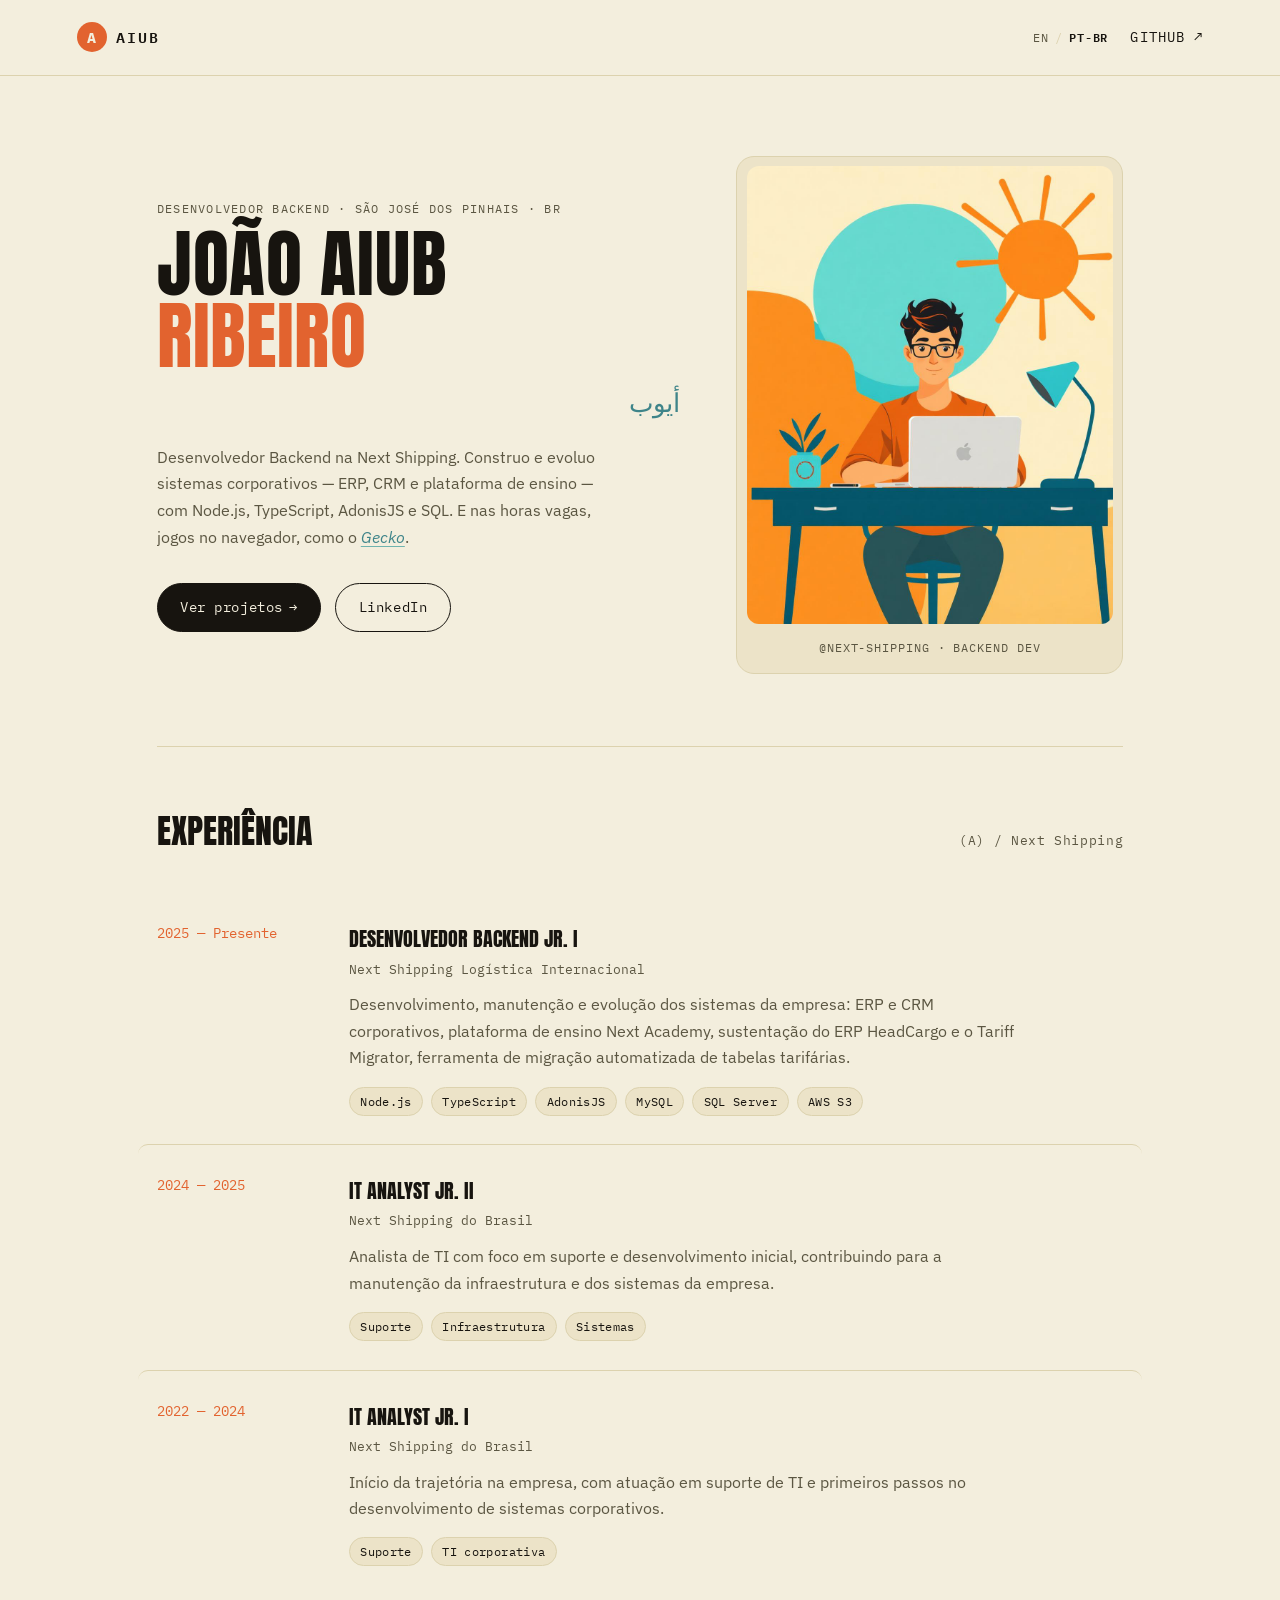
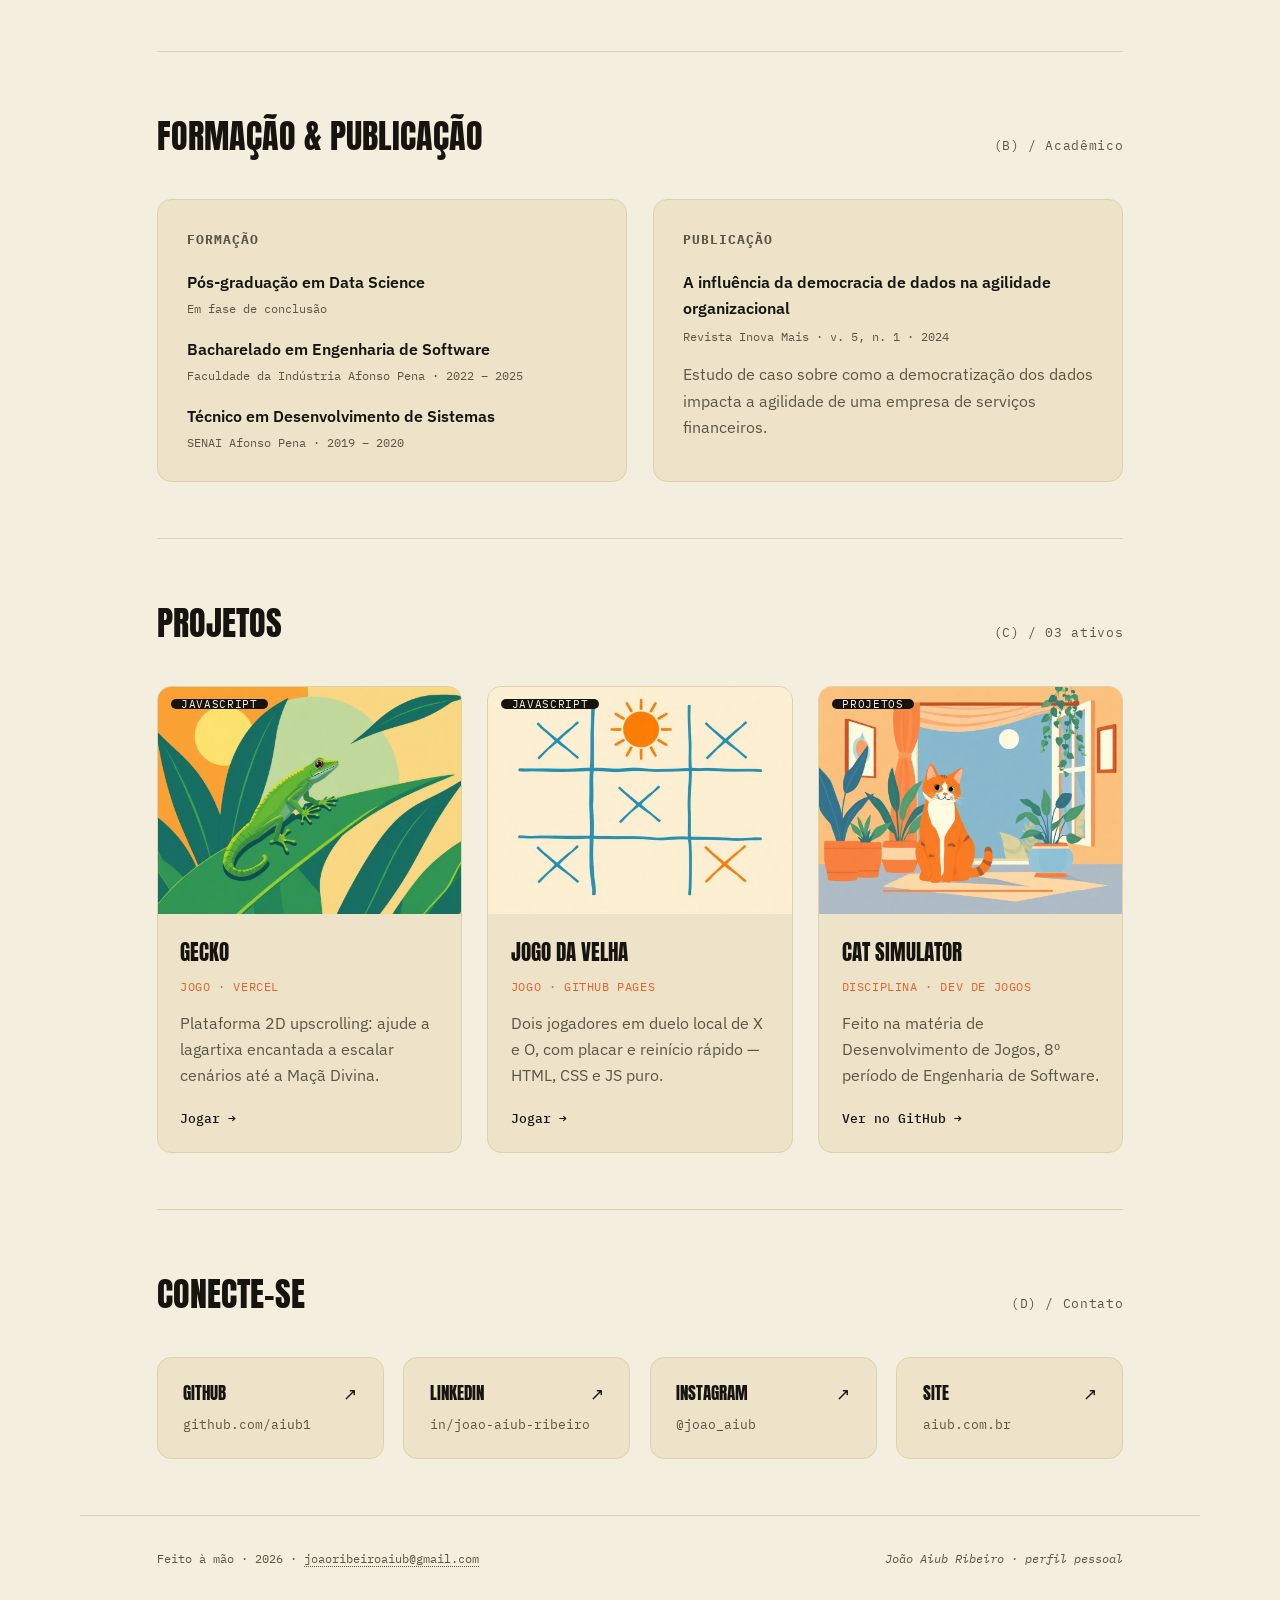
==== pt.html @ 694c7167 "Add personal portfolio site (EN default, PT-BR toggle) Landing page with about/experience/education/" ====
<!DOCTYPE html>
<html lang="pt-br">
<head>
<meta charset="UTF-8">
<meta name="viewport" content="width=device-width, initial-scale=1.0">
<title>João Aiub Ribeiro — Backend Developer</title>
<meta name="description" content="Portfólio de João Aiub Ribeiro, Desenvolvedor Backend em Node.js e TypeScript.">
<link rel="icon" href="data:image/svg+xml,<svg xmlns=%22http://www.w3.org/2000/svg%22 viewBox=%220 0 100 100%22><rect width=%22100%22 height=%22100%22 rx=%2220%22 fill=%22%23E2632F%22/><text x=%2250%22 y=%2270%22 font-size=%2260%22 font-family=%22sans-serif%22 font-weight=%22900%22 fill=%22%23FBF6E9%22 text-anchor=%22middle%22>A</text></svg>">
<link rel="preconnect" href="https://fonts.googleapis.com">
<link rel="preconnect" href="https://fonts.gstatic.com" crossorigin>
<link href="https://fonts.googleapis.com/css2?family=Anton&family=IBM+Plex+Mono:wght@400;500;600&family=IBM+Plex+Sans:wght@400;500;600;700&display=swap" rel="stylesheet">
<link rel="stylesheet" href="style.css">
</head>
<body>

<header class="nav">
  <a href="#top" class="brand">
    <span class="brand-mark">A</span>
    <span class="brand-word">AIUB</span>
  </a>
  <div class="nav-right">
    <div class="lang-switch">
      <a href="index.html">EN</a>
      <span class="lang-sep">/</span>
      <span class="lang-current">PT-BR</span>
    </div>
    <a class="nav-link" href="https://github.com/aiub1" target="_blank" rel="noopener">GITHUB <span class="arrow">↗</span></a>
  </div>
</header>

<main>

  <section id="top" class="hero">
    <div class="hero-text">
      <p class="eyebrow">Desenvolvedor Backend · São José dos Pinhais · BR</p>
      <h1 class="hero-name">
        JOÃO AIUB<br><span class="accent-ink">RIBEIRO</span>
      </h1>
      <p class="hero-arabic" dir="rtl" lang="ar">أيوب</p>
      <p class="hero-desc">
        Desenvolvedor Backend na Next Shipping. Construo e evoluo sistemas corporativos —
        ERP, CRM e plataforma de ensino — com Node.js, TypeScript, AdonisJS e SQL.
        E nas horas vagas, jogos no navegador, como o
        <a class="inline-link" href="https://gecko-html.vercel.app" target="_blank" rel="noopener">Gecko</a>.
      </p>
      <div class="hero-actions">
        <a class="btn btn-solid" href="#projetos">Ver projetos <span class="arrow">→</span></a>
        <a class="btn btn-outline" href="https://www.linkedin.com/in/joao-aiub-ribeiro-6a6522212" target="_blank" rel="noopener">LinkedIn</a>
      </div>
    </div>

    <figure class="hero-figure">
      <img src="assets/hero-desk.jpg" alt="Ilustração de João trabalhando em um laptop, com sol e planta ao redor">
      <figcaption>@next-shipping · backend dev</figcaption>
    </figure>
  </section>

  <section class="section" id="experiencia">
    <div class="section-head">
      <h2>Experiência</h2>
      <span class="section-index">(A) / Next Shipping</span>
    </div>

    <ol class="timeline">
      <li class="timeline-item">
        <div class="timeline-when">2025 — Presente</div>
        <div class="timeline-body">
          <h3>Desenvolvedor Backend Jr. I</h3>
          <p class="timeline-org">Next Shipping Logística Internacional</p>
          <p>Desenvolvimento, manutenção e evolução dos sistemas da empresa: ERP e CRM corporativos, plataforma de ensino Next Academy, sustentação do ERP HeadCargo e o Tariff Migrator, ferramenta de migração automatizada de tabelas tarifárias.</p>
          <div class="tags">
            <span>Node.js</span><span>TypeScript</span><span>AdonisJS</span><span>MySQL</span><span>SQL Server</span><span>AWS S3</span>
          </div>
        </div>
      </li>
      <li class="timeline-item">
        <div class="timeline-when">2024 — 2025</div>
        <div class="timeline-body">
          <h3>IT Analyst Jr. II</h3>
          <p class="timeline-org">Next Shipping do Brasil</p>
          <p>Analista de TI com foco em suporte e desenvolvimento inicial, contribuindo para a manutenção da infraestrutura e dos sistemas da empresa.</p>
          <div class="tags">
            <span>Suporte</span><span>Infraestrutura</span><span>Sistemas</span>
          </div>
        </div>
      </li>
      <li class="timeline-item">
        <div class="timeline-when">2022 — 2024</div>
        <div class="timeline-body">
          <h3>IT Analyst Jr. I</h3>
          <p class="timeline-org">Next Shipping do Brasil</p>
          <p>Início da trajetória na empresa, com atuação em suporte de TI e primeiros passos no desenvolvimento de sistemas corporativos.</p>
          <div class="tags">
            <span>Suporte</span><span>TI corporativa</span>
          </div>
        </div>
      </li>
    </ol>
  </section>

  <section class="section" id="formacao">
    <div class="section-head">
      <h2>Formação &amp; Publicação</h2>
      <span class="section-index">(B) / Acadêmico</span>
    </div>

    <div class="grid-2">
      <div class="card">
        <h3 class="card-label">Formação</h3>
        <div class="edu-item">
          <p class="edu-title">Pós-graduação em Data Science</p>
          <p class="edu-meta">Em fase de conclusão</p>
        </div>
        <div class="edu-item">
          <p class="edu-title">Bacharelado em Engenharia de Software</p>
          <p class="edu-meta">Faculdade da Indústria Afonso Pena · 2022 – 2025</p>
        </div>
        <div class="edu-item">
          <p class="edu-title">Técnico em Desenvolvimento de Sistemas</p>
          <p class="edu-meta">SENAI Afonso Pena · 2019 – 2020</p>
        </div>
      </div>

      <div class="card">
        <h3 class="card-label">Publicação</h3>
        <p class="pub-title">A influência da democracia de dados na agilidade organizacional</p>
        <p class="edu-meta">Revista Inova Mais · v. 5, n. 1 · 2024</p>
        <p class="pub-desc">Estudo de caso sobre como a democratização dos dados impacta a agilidade de uma empresa de serviços financeiros.</p>
      </div>
    </div>
  </section>

  <section class="section" id="projetos">
    <div class="section-head">
      <h2>Projetos</h2>
      <span class="section-index">(C) / 03 ativos</span>
    </div>

    <div class="projects-grid">

      <a class="project-card" href="https://gecko-html.vercel.app" target="_blank" rel="noopener">
        <div class="project-media">
          <span class="chip">JavaScript</span>
          <img src="assets/project-gecko.jpg" alt="Ilustração de uma lagartixa verde em uma folha, jogo Jumping Gecko">
        </div>
        <div class="project-body">
          <h3>Gecko</h3>
          <p class="project-sub">Jogo · Vercel</p>
          <p>Plataforma 2D upscrolling: ajude a lagartixa encantada a escalar cenários até a Maçã Divina.</p>
          <span class="project-link">Jogar <span class="arrow">→</span></span>
        </div>
      </a>

      <a class="project-card" href="https://aiub1.github.io/jogo_da_velha/" target="_blank" rel="noopener">
        <div class="project-media">
          <span class="chip">JavaScript</span>
          <img src="assets/project-tictactoe.jpg" alt="Ilustração de um tabuleiro de jogo da velha desenhado à mão, com X laranja e O azul">
        </div>
        <div class="project-body">
          <h3>Jogo da Velha</h3>
          <p class="project-sub">Jogo · GitHub Pages</p>
          <p>Dois jogadores em duelo local de X e O, com placar e reinício rápido — HTML, CSS e JS puro.</p>
          <span class="project-link">Jogar <span class="arrow">→</span></span>
        </div>
      </a>

      <a class="project-card" href="https://github.com/aiub1/cat_simulator" target="_blank" rel="noopener">
        <div class="project-media">
          <span class="chip">Projetos</span>
          <img src="assets/project-cat.jpg" alt="Ilustração de um gato laranja sentado em uma sala com plantas e janela ao luar">
        </div>
        <div class="project-body">
          <h3>Cat Simulator</h3>
          <p class="project-sub">Disciplina · Dev de Jogos</p>
          <p>Feito na matéria de Desenvolvimento de Jogos, 8º período de Engenharia de Software.</p>
          <span class="project-link">Ver no GitHub <span class="arrow">→</span></span>
        </div>
      </a>

    </div>
  </section>

  <section class="section" id="conecte">
    <div class="section-head">
      <h2>Conecte-se</h2>
      <span class="section-index">(D) / Contato</span>
    </div>

    <div class="grid-4">
      <a class="contact-card" href="https://github.com/aiub1" target="_blank" rel="noopener">
        <span class="contact-title">GitHub<span class="arrow">↗</span></span>
        <span class="contact-meta">github.com/aiub1</span>
      </a>
      <a class="contact-card" href="https://www.linkedin.com/in/joao-aiub-ribeiro-6a6522212" target="_blank" rel="noopener">
        <span class="contact-title">LinkedIn<span class="arrow">↗</span></span>
        <span class="contact-meta">in/joao-aiub-ribeiro</span>
      </a>
      <a class="contact-card" href="https://instagram.com/joao_aiub" target="_blank" rel="noopener">
        <span class="contact-title">Instagram<span class="arrow">↗</span></span>
        <span class="contact-meta">@joao_aiub</span>
      </a>
      <a class="contact-card" href="#top">
        <span class="contact-title">Site<span class="arrow">↗</span></span>
        <span class="contact-meta">aiub.com.br</span>
      </a>
    </div>
  </section>

</main>

<footer class="footer">
  <span>Feito à mão · <span id="year"></span> · <a class="footer-mail" href="mailto:joaoribeiroaiub@gmail.com">joaoribeiroaiub@gmail.com</a></span>
  <span class="footer-sig">João Aiub Ribeiro · perfil pessoal</span>
</footer>

<script src="script.js"></script>
</body>
</html>
---- style.css ----
:root {
  --bg: #F3EEDD;
  --surface: #ECE3C8;
  --ink: #17140F;
  --ink-soft: #5B5642;
  --accent: #E2632F;
  --accent-2: #6FB3AE;
  --accent-2-dark: #3E8489;
  --leaf: #5C9E68;
  --terracotta: #B9622E;
  --line: #DCD2AE;

  --font-display: 'Anton', 'Archivo Black', sans-serif;
  --font-body: 'IBM Plex Sans', sans-serif;
  --font-mono: 'IBM Plex Mono', monospace;
}

* { box-sizing: border-box; }

html { scroll-behavior: smooth; }

body {
  margin: 0;
  background: var(--bg);
  color: var(--ink);
  font-family: var(--font-body);
  line-height: 1.65;
}

a { color: inherit; }

.arrow { display: inline-block; transition: transform 0.15s ease; }
a:hover .arrow { transform: translateX(3px); }

/* Nav */
.nav {
  position: sticky;
  top: 0;
  z-index: 20;
  display: flex;
  align-items: center;
  justify-content: space-between;
  padding: 1.4rem 6vw;
  background: var(--bg);
  border-bottom: 1px solid var(--line);
}

.brand { display: flex; align-items: center; gap: 0.6rem; text-decoration: none; }
.brand-mark {
  width: 30px; height: 30px;
  border-radius: 50%;
  background: var(--accent);
  color: var(--bg);
  display: flex; align-items: center; justify-content: center;
  font-family: var(--font-mono);
  font-weight: 700;
  font-size: 0.95rem;
}
.brand-word {
  font-family: var(--font-mono);
  font-weight: 600;
  letter-spacing: 0.12em;
  font-size: 0.95rem;
}

.nav-right { display: flex; align-items: center; gap: 1.4rem; }

.nav-link {
  font-family: var(--font-mono);
  font-size: 0.85rem;
  letter-spacing: 0.08em;
  text-decoration: none;
  color: var(--ink);
}
.nav-link:hover { color: var(--accent); }

.lang-switch {
  display: flex;
  align-items: center;
  gap: 0.4rem;
  font-family: var(--font-mono);
  font-size: 0.78rem;
  letter-spacing: 0.06em;
  color: var(--ink-soft);
}
.lang-switch a { text-decoration: none; color: var(--ink-soft); }
.lang-switch a:hover { color: var(--accent); }
.lang-switch .lang-current { color: var(--ink); font-weight: 600; }
.lang-switch .lang-sep { color: var(--line); }

main { max-width: 1120px; margin: 0 auto; padding: 0 6vw; }

/* Hero */
.hero {
  display: grid;
  grid-template-columns: 1.15fr 0.85fr;
  gap: 3.5rem;
  align-items: center;
  padding: 5rem 0 4.5rem;
}

.eyebrow {
  font-family: var(--font-mono);
  text-transform: uppercase;
  letter-spacing: 0.1em;
  font-size: 0.78rem;
  color: var(--ink-soft);
  margin: 0 0 0.6rem;
}

.hero-name {
  font-family: var(--font-display);
  font-weight: 400;
  font-size: clamp(2.6rem, 6.4vw, 4.6rem);
  line-height: 0.98;
  letter-spacing: 0.01em;
  text-transform: uppercase;
  margin: 0 0 0.6rem;
  text-wrap: balance;
}
.accent-ink { color: var(--accent); }

.hero-arabic {
  font-size: 1.6rem;
  color: var(--accent-2-dark);
  margin: 0 0 1.2rem;
}

.hero-desc {
  max-width: 46ch;
  color: var(--ink-soft);
  font-size: 1.02rem;
  margin: 0 0 2rem;
}

.inline-link {
  font-style: italic;
  color: var(--accent-2-dark);
  text-decoration: underline;
  text-decoration-color: var(--accent-2);
  text-underline-offset: 3px;
}

.hero-actions { display: flex; gap: 0.9rem; flex-wrap: wrap; }

.btn {
  display: inline-flex;
  align-items: center;
  gap: 0.4rem;
  padding: 0.75rem 1.4rem;
  border-radius: 999px;
  font-family: var(--font-mono);
  font-size: 0.85rem;
  letter-spacing: 0.04em;
  text-decoration: none;
  border: 1.5px solid var(--ink);
  transition: transform 0.15s ease, background 0.15s ease, color 0.15s ease;
}
.btn:hover { transform: translateY(-2px); }

.btn-solid { background: var(--ink); color: var(--bg); }
.btn-solid:hover { background: var(--accent); border-color: var(--accent); color: var(--bg); }

.btn-outline { background: transparent; color: var(--ink); }
.btn-outline:hover { background: var(--ink); color: var(--bg); }

.hero-figure {
  margin: 0;
  background: var(--surface);
  border: 1px solid var(--line);
  border-radius: 18px;
  padding: 0.6rem 0.6rem 1rem;
}
.hero-figure img {
  width: 100%;
  height: auto;
  display: block;
  border-radius: 12px;
}
.hero-figure figcaption {
  margin-top: 0.9rem;
  font-family: var(--font-mono);
  font-size: 0.72rem;
  letter-spacing: 0.08em;
  text-transform: uppercase;
  color: var(--ink-soft);
  text-align: center;
}

/* Sections */
.section { padding: 3.5rem 0; border-top: 1px solid var(--line); }

.section-head {
  display: flex;
  align-items: baseline;
  justify-content: space-between;
  gap: 1rem;
  margin-bottom: 2.2rem;
  flex-wrap: wrap;
}

.section-head h2 {
  font-family: var(--font-display);
  font-weight: 400;
  text-transform: uppercase;
  font-size: clamp(1.6rem, 3vw, 2.1rem);
  margin: 0;
}

.section-index {
  font-family: var(--font-mono);
  font-size: 0.8rem;
  letter-spacing: 0.05em;
  color: var(--ink-soft);
}

/* Timeline */
.timeline { list-style: none; margin: 0; padding: 0; }

.timeline-item {
  display: grid;
  grid-template-columns: 160px 1fr;
  gap: 2rem;
  padding: 1.8rem 1.2rem;
  margin: 0 -1.2rem;
  border-top: 1px solid var(--line);
  border-radius: 10px;
  transition: background 0.18s ease;
}
.timeline-item:first-child { border-top: none; }
.timeline-item:hover { background: var(--surface); }

.timeline-when {
  font-family: var(--font-mono);
  font-size: 0.85rem;
  color: var(--accent);
  white-space: nowrap;
}

.timeline-body h3 {
  font-family: var(--font-display);
  font-weight: 400;
  text-transform: uppercase;
  font-size: 1.25rem;
  margin: 0 0 0.2rem;
}

.timeline-org {
  font-family: var(--font-mono);
  font-size: 0.82rem;
  color: var(--ink-soft);
  margin: 0 0 0.7rem;
}

.timeline-body p:not(.timeline-org) { margin: 0 0 1rem; color: var(--ink-soft); max-width: 68ch; }

.tags { display: flex; flex-wrap: wrap; gap: 0.5rem; }
.tags span {
  font-family: var(--font-mono);
  font-size: 0.72rem;
  letter-spacing: 0.03em;
  background: var(--surface);
  border: 1px solid var(--line);
  padding: 0.25rem 0.65rem;
  border-radius: 999px;
  color: var(--ink);
}

/* Grids */
.grid-2 { display: grid; grid-template-columns: 1fr 1fr; gap: 1.6rem; }
.grid-4 { display: grid; grid-template-columns: repeat(4, 1fr); gap: 1.2rem; }

.card {
  background: var(--surface);
  border: 1px solid var(--line);
  border-radius: 14px;
  padding: 1.8rem;
}

.card-label {
  font-family: var(--font-mono);
  text-transform: uppercase;
  letter-spacing: 0.08em;
  font-size: 0.8rem;
  color: var(--ink-soft);
  margin: 0 0 1.2rem;
}

.edu-item { margin-bottom: 1.1rem; }
.edu-item:last-child { margin-bottom: 0; }
.edu-title { font-weight: 600; margin: 0; }
.edu-meta { font-family: var(--font-mono); font-size: 0.78rem; color: var(--ink-soft); margin: 0.15rem 0 0; }

.pub-title { font-weight: 600; margin: 0 0 0.3rem; }
.pub-desc { color: var(--ink-soft); margin: 0.9rem 0 0; }

/* Projects */
.projects-grid {
  display: grid;
  grid-template-columns: repeat(auto-fit, minmax(280px, 1fr));
  gap: 1.6rem;
}

.project-card {
  background: var(--surface);
  border: 1px solid var(--line);
  border-radius: 14px;
  overflow: hidden;
  display: flex;
  flex-direction: column;
  text-decoration: none;
  color: inherit;
  cursor: pointer;
  transition: transform 0.18s ease, box-shadow 0.18s ease;
}
.project-card:hover {
  transform: translateY(-4px);
  box-shadow: 0 12px 24px -12px rgba(23, 20, 15, 0.35);
}
.project-card:hover .project-link { color: var(--accent); }

.project-media { position: relative; line-height: 0; }
.project-media img {
  width: 100%;
  aspect-ratio: 4 / 3;
  object-fit: cover;
  display: block;
}

.chip {
  position: absolute;
  top: 0.8rem;
  left: 0.8rem;
  z-index: 1;
  font-family: var(--font-mono);
  font-size: 0.68rem;
  text-transform: uppercase;
  letter-spacing: 0.06em;
  background: var(--ink);
  color: var(--bg);
  padding: 0.3rem 0.65rem;
  border-radius: 999px;
}

.project-body { padding: 1.4rem; display: flex; flex-direction: column; gap: 0.4rem; }
.project-body h3 {
  font-family: var(--font-display);
  font-weight: 400;
  text-transform: uppercase;
  font-size: 1.3rem;
  margin: 0;
}
.project-sub {
  font-family: var(--font-mono);
  font-size: 0.75rem;
  letter-spacing: 0.05em;
  text-transform: uppercase;
  color: var(--accent);
  margin: 0 0 0.4rem;
}
.project-body p:not(.project-sub) { color: var(--ink-soft); margin: 0 0 0.8rem; }

.project-link {
  font-family: var(--font-mono);
  font-size: 0.82rem;
  text-decoration: none;
  color: var(--ink);
  font-weight: 500;
}
.project-link:hover { color: var(--accent); }

/* Contact */
.contact-card {
  display: flex;
  flex-direction: column;
  gap: 0.4rem;
  background: var(--surface);
  border: 1px solid var(--line);
  border-radius: 14px;
  padding: 1.4rem 1.6rem;
  text-decoration: none;
  transition: border-color 0.15s ease, transform 0.15s ease;
}
.contact-card:hover { border-color: var(--accent); transform: translateY(-3px); }

.contact-title {
  font-family: var(--font-display);
  font-weight: 400;
  text-transform: uppercase;
  font-size: 1.05rem;
  display: flex;
  justify-content: space-between;
  align-items: center;
}
.contact-meta { font-family: var(--font-mono); font-size: 0.8rem; color: var(--ink-soft); }

/* Footer */
.footer {
  max-width: 1120px;
  margin: 0 auto;
  padding: 2rem 6vw 3rem;
  display: flex;
  justify-content: space-between;
  flex-wrap: wrap;
  gap: 0.6rem;
  font-family: var(--font-mono);
  font-size: 0.78rem;
  color: var(--ink-soft);
  border-top: 1px solid var(--line);
}
.footer-sig { font-style: italic; }
.footer-mail { text-decoration: none; border-bottom: 1px dotted var(--ink-soft); }
.footer-mail:hover { color: var(--accent); border-color: var(--accent); }

@media (max-width: 860px) {
  .hero { grid-template-columns: 1fr; padding-top: 3rem; }
  .hero-figure { max-width: 380px; }
  .grid-2, .grid-4 { grid-template-columns: 1fr 1fr; }
  .timeline-item { grid-template-columns: 1fr; gap: 0.5rem; }
}
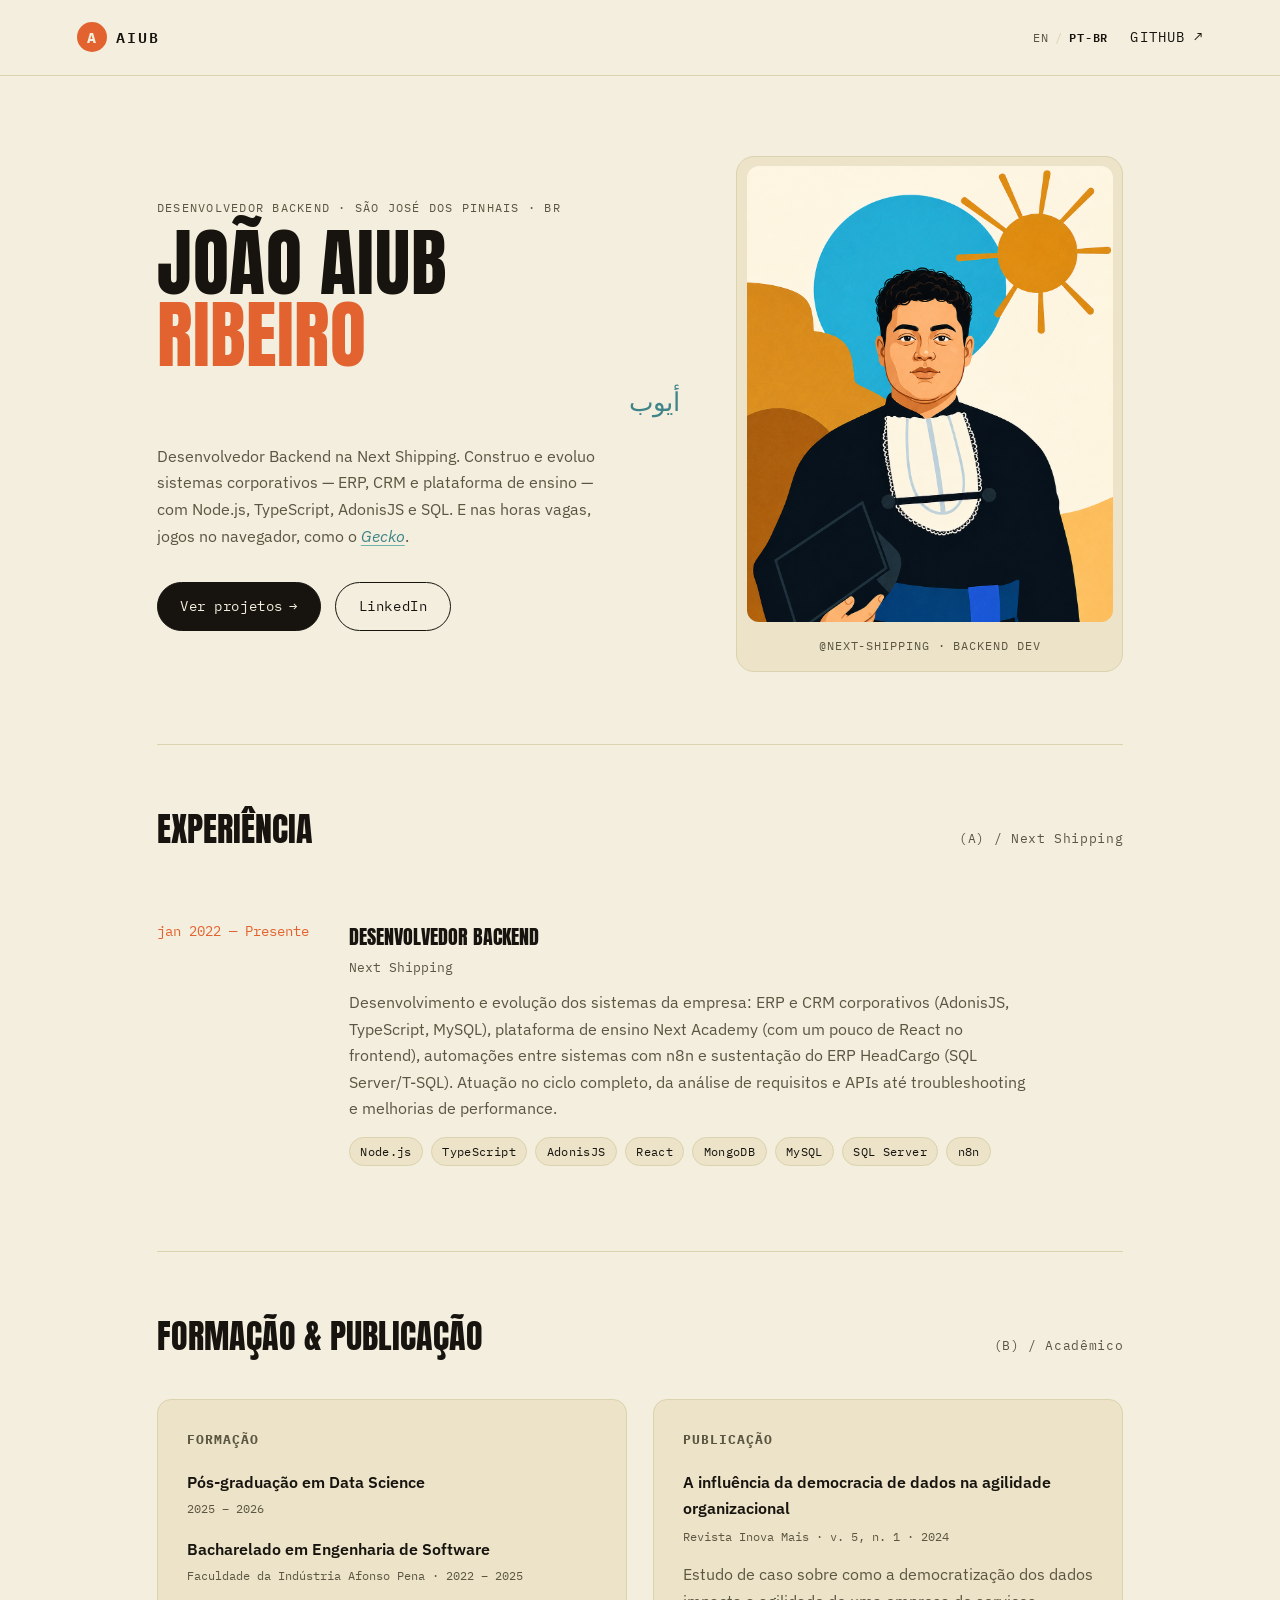
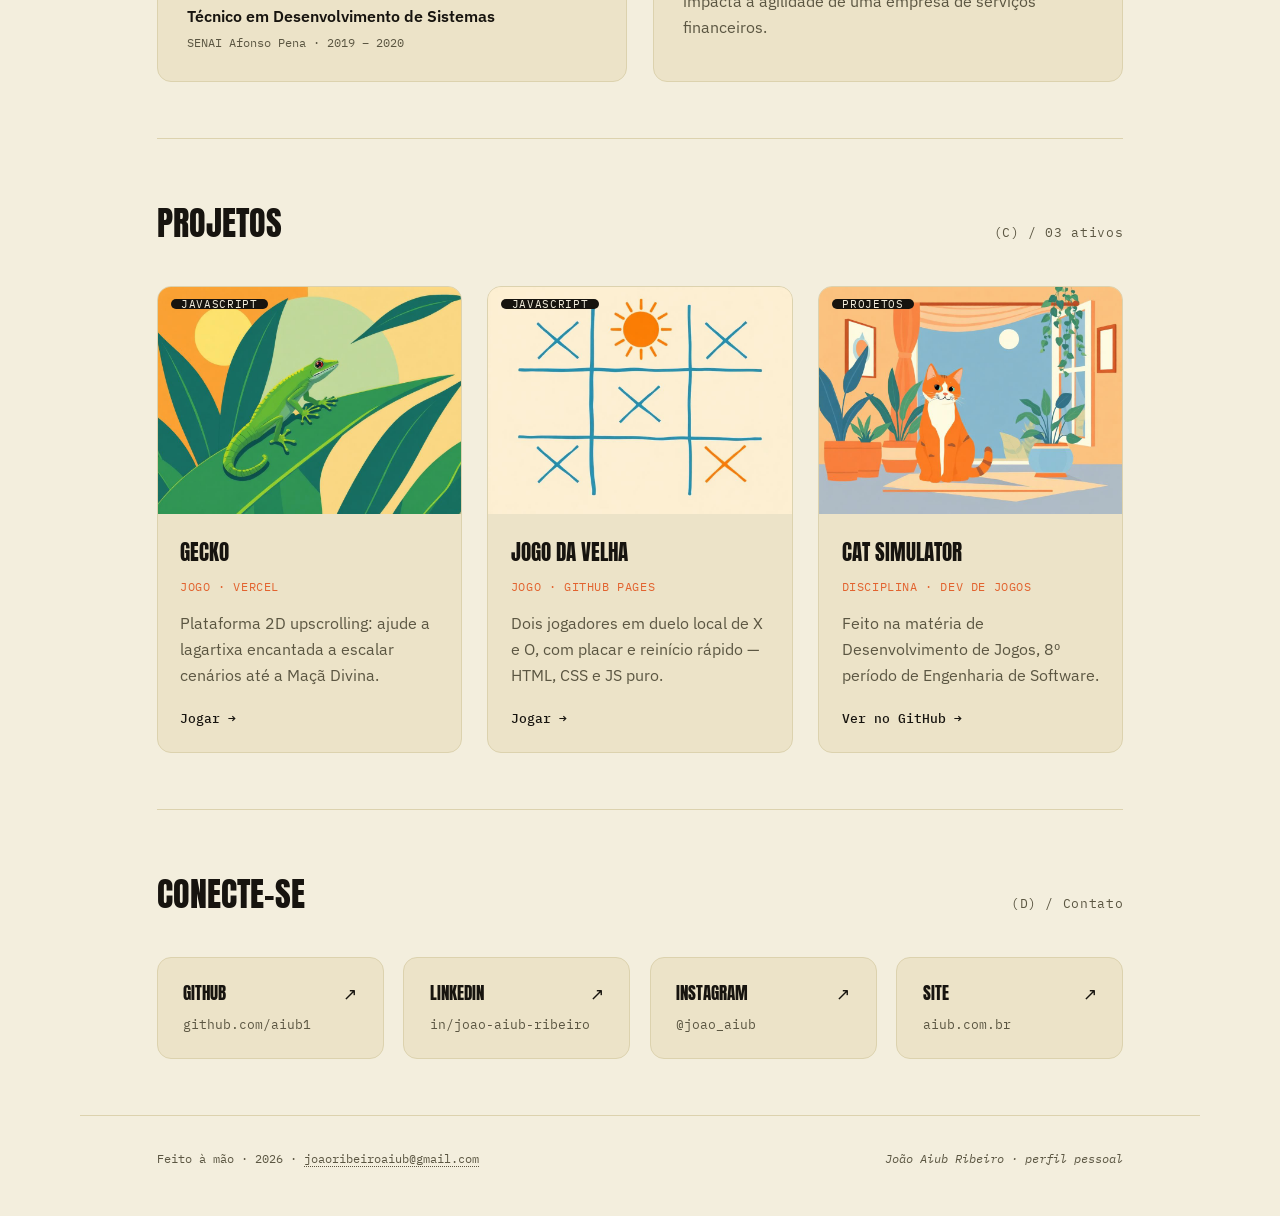
==== commit 26187f3c: "updating experience" ====
--- a/pt.html
+++ b/pt.html
@@ -45,7 +45,7 @@
       </p>
       <div class="hero-actions">
         <a class="btn btn-solid" href="#projetos">Ver projetos <span class="arrow">→</span></a>
-        <a class="btn btn-outline" href="https://www.linkedin.com/in/joao-aiub-ribeiro-6a6522212" target="_blank" rel="noopener">LinkedIn</a>
+        <a class="btn btn-outline" href="https://www.linkedin.com/in/joao-aiub-ribeiro-6a6522212/?locale=pt-BR" target="_blank" rel="noopener">LinkedIn</a>
       </div>
     </div>
 
@@ -63,35 +63,13 @@
 
     <ol class="timeline">
       <li class="timeline-item">
-        <div class="timeline-when">2025 — Presente</div>
+        <div class="timeline-when">jan 2022 — Presente</div>
         <div class="timeline-body">
-          <h3>Desenvolvedor Backend Jr. I</h3>
-          <p class="timeline-org">Next Shipping Logística Internacional</p>
-          <p>Desenvolvimento, manutenção e evolução dos sistemas da empresa: ERP e CRM corporativos, plataforma de ensino Next Academy, sustentação do ERP HeadCargo e o Tariff Migrator, ferramenta de migração automatizada de tabelas tarifárias.</p>
+          <h3>Desenvolvedor Backend</h3>
+          <p class="timeline-org">Next Shipping</p>
+          <p>Desenvolvimento e evolução dos sistemas da empresa: ERP e CRM corporativos (AdonisJS, TypeScript, MySQL), plataforma de ensino Next Academy (com um pouco de React no frontend), automações entre sistemas com n8n e sustentação do ERP HeadCargo (SQL Server/T-SQL). Atuação no ciclo completo, da análise de requisitos e APIs até troubleshooting e melhorias de performance.</p>
           <div class="tags">
-            <span>Node.js</span><span>TypeScript</span><span>AdonisJS</span><span>MySQL</span><span>SQL Server</span><span>AWS S3</span>
-          </div>
-        </div>
-      </li>
-      <li class="timeline-item">
-        <div class="timeline-when">2024 — 2025</div>
-        <div class="timeline-body">
-          <h3>IT Analyst Jr. II</h3>
-          <p class="timeline-org">Next Shipping do Brasil</p>
-          <p>Analista de TI com foco em suporte e desenvolvimento inicial, contribuindo para a manutenção da infraestrutura e dos sistemas da empresa.</p>
-          <div class="tags">
-            <span>Suporte</span><span>Infraestrutura</span><span>Sistemas</span>
-          </div>
-        </div>
-      </li>
-      <li class="timeline-item">
-        <div class="timeline-when">2022 — 2024</div>
-        <div class="timeline-body">
-          <h3>IT Analyst Jr. I</h3>
-          <p class="timeline-org">Next Shipping do Brasil</p>
-          <p>Início da trajetória na empresa, com atuação em suporte de TI e primeiros passos no desenvolvimento de sistemas corporativos.</p>
-          <div class="tags">
-            <span>Suporte</span><span>TI corporativa</span>
+            <span>Node.js</span><span>TypeScript</span><span>AdonisJS</span><span>React</span><span>MongoDB</span><span>MySQL</span><span>SQL Server</span><span>n8n</span>
           </div>
         </div>
       </li>
@@ -109,7 +87,7 @@
         <h3 class="card-label">Formação</h3>
         <div class="edu-item">
           <p class="edu-title">Pós-graduação em Data Science</p>
-          <p class="edu-meta">Em fase de conclusão</p>
+          <p class="edu-meta">2025 – 2026</p>
         </div>
         <div class="edu-item">
           <p class="edu-title">Bacharelado em Engenharia de Software</p>
@@ -191,7 +169,7 @@
         <span class="contact-title">GitHub<span class="arrow">↗</span></span>
         <span class="contact-meta">github.com/aiub1</span>
       </a>
-      <a class="contact-card" href="https://www.linkedin.com/in/joao-aiub-ribeiro-6a6522212" target="_blank" rel="noopener">
+      <a class="contact-card" href="https://www.linkedin.com/in/joao-aiub-ribeiro-6a6522212/?locale=pt-BR" target="_blank" rel="noopener">
         <span class="contact-title">LinkedIn<span class="arrow">↗</span></span>
         <span class="contact-meta">in/joao-aiub-ribeiro</span>
       </a>
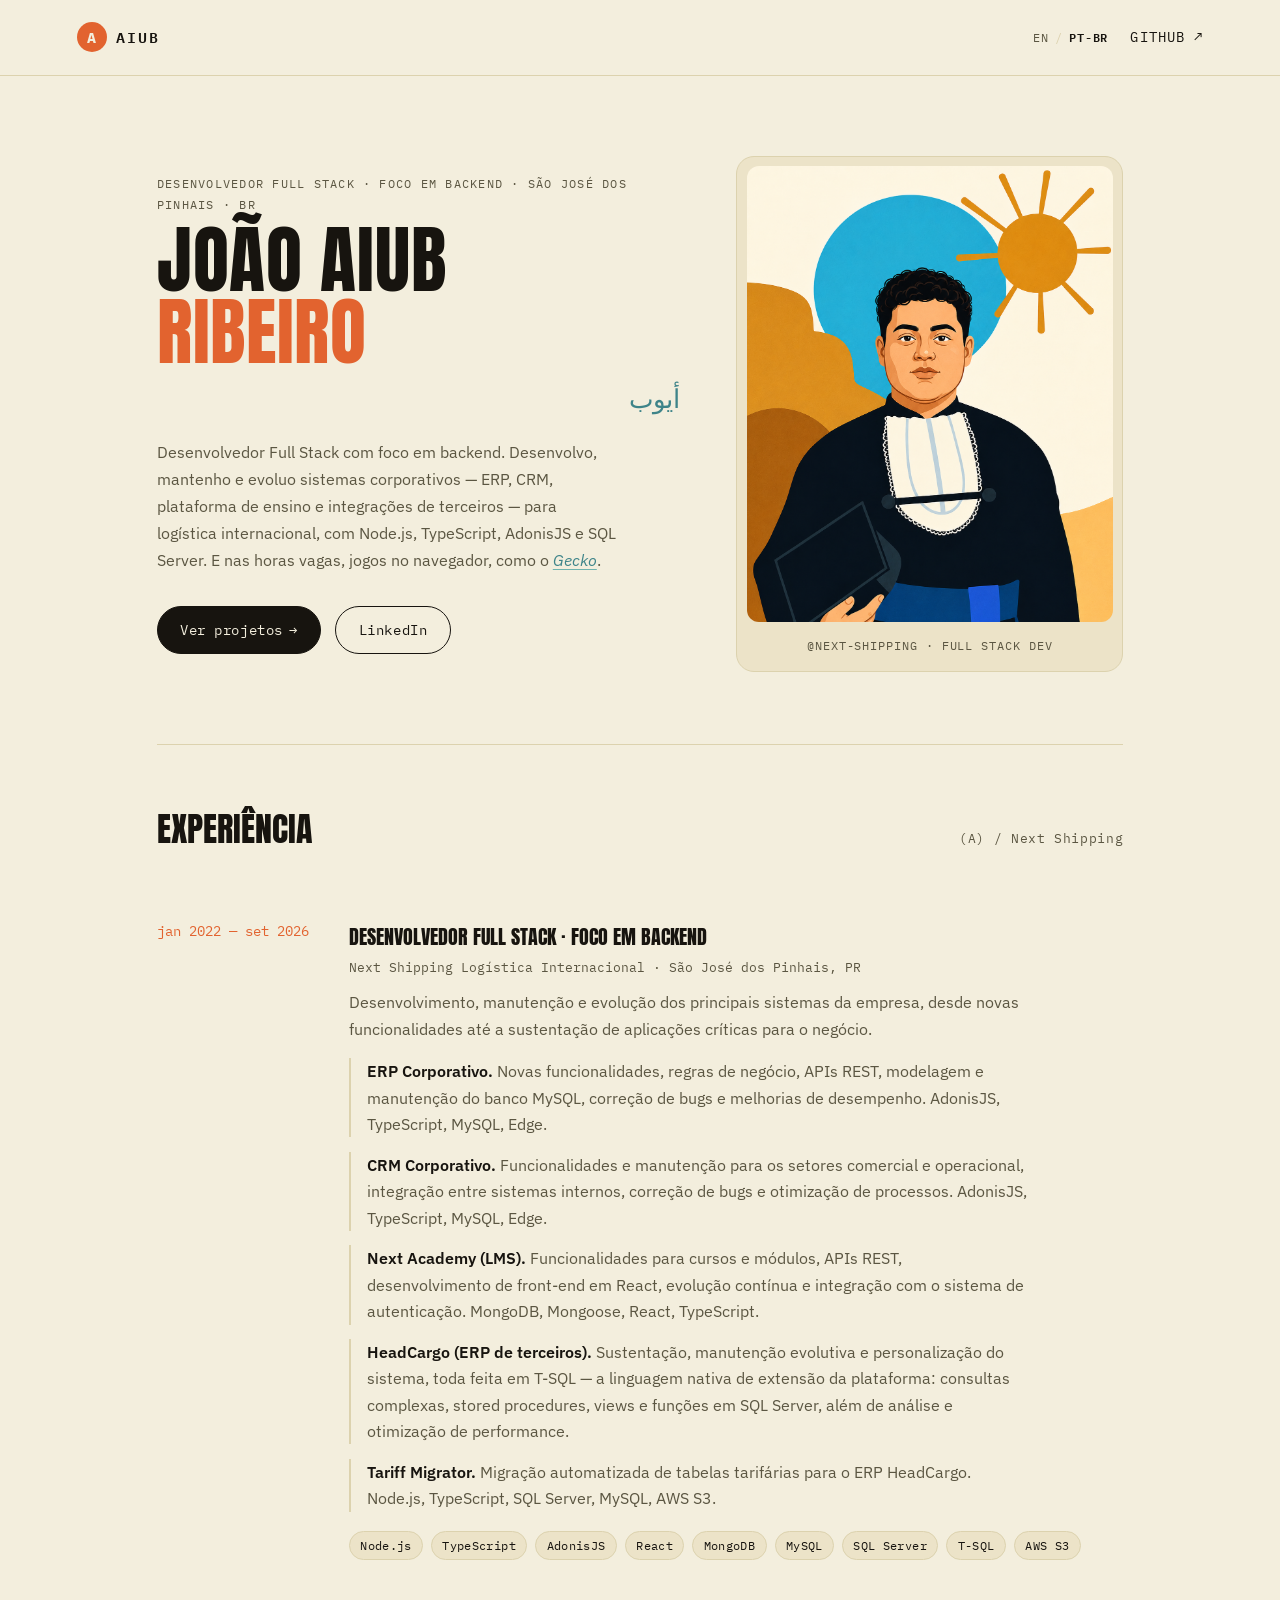
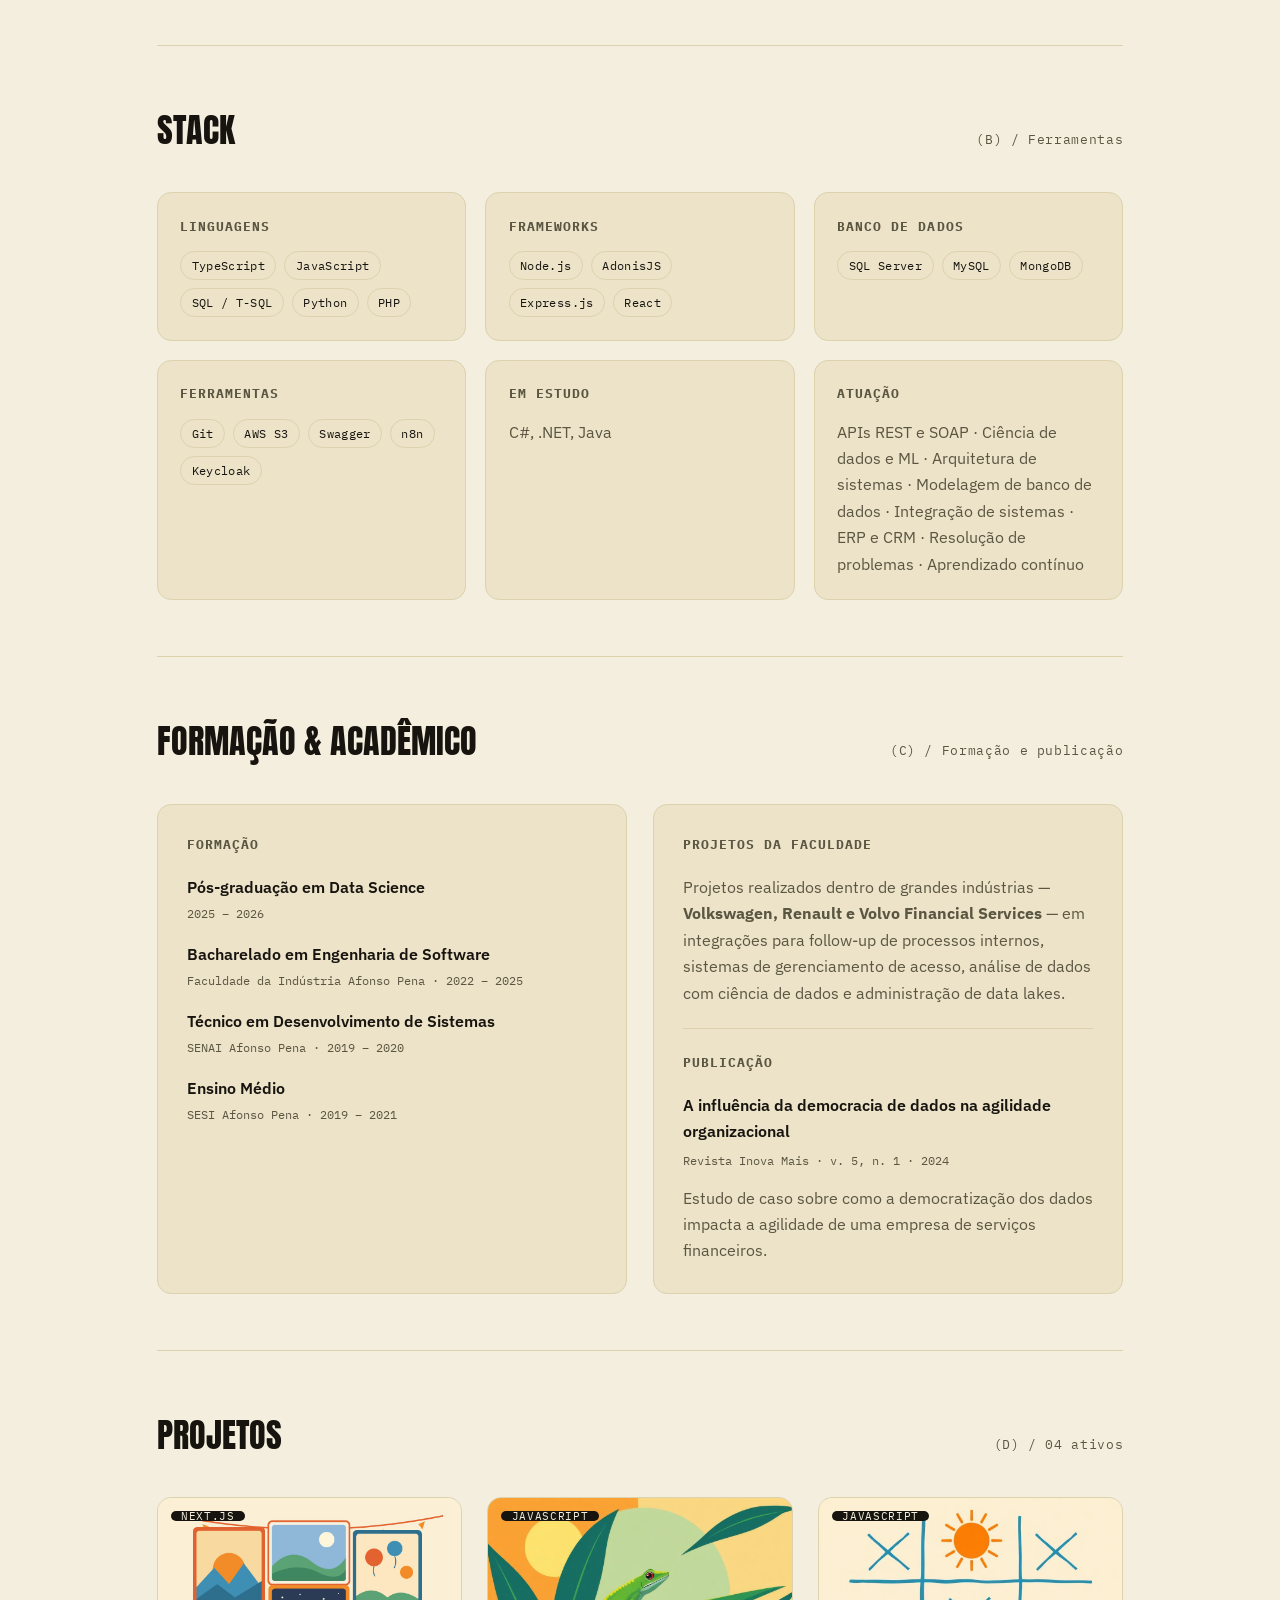
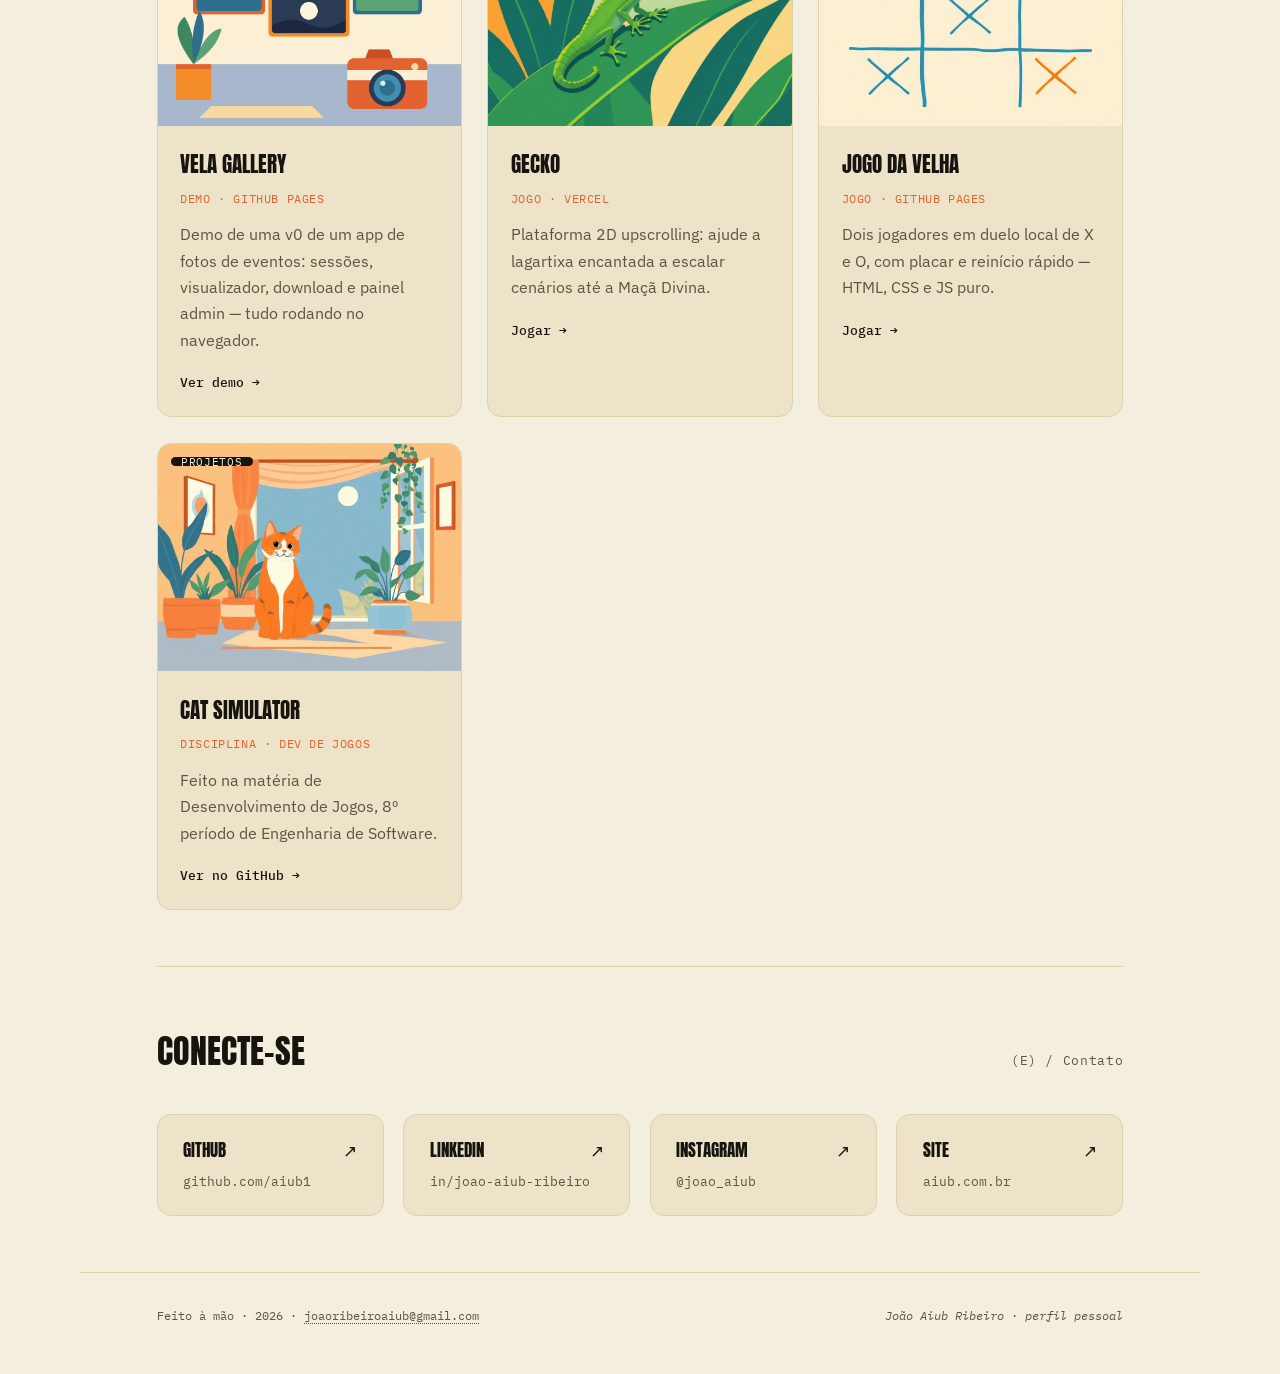
==== commit 48ffa4f0: "feat: update profissional informations" ====
--- a/pt.html
+++ b/pt.html
@@ -3,8 +3,8 @@
 <head>
 <meta charset="UTF-8">
 <meta name="viewport" content="width=device-width, initial-scale=1.0">
-<title>João Aiub Ribeiro — Backend Developer</title>
-<meta name="description" content="Portfólio de João Aiub Ribeiro, Desenvolvedor Backend em Node.js e TypeScript.">
+<title>João Aiub Ribeiro — Desenvolvedor Full Stack</title>
+<meta name="description" content="Portfólio de João Aiub Ribeiro, Desenvolvedor Full Stack com foco em backend, em Node.js, TypeScript e SQL.">
 <link rel="icon" href="data:image/svg+xml,<svg xmlns=%22http://www.w3.org/2000/svg%22 viewBox=%220 0 100 100%22><rect width=%22100%22 height=%22100%22 rx=%2220%22 fill=%22%23E2632F%22/><text x=%2250%22 y=%2270%22 font-size=%2260%22 font-family=%22sans-serif%22 font-weight=%22900%22 fill=%22%23FBF6E9%22 text-anchor=%22middle%22>A</text></svg>">
 <link rel="preconnect" href="https://fonts.googleapis.com">
 <link rel="preconnect" href="https://fonts.gstatic.com" crossorigin>
@@ -32,15 +32,15 @@
 
   <section id="top" class="hero">
     <div class="hero-text">
-      <p class="eyebrow">Desenvolvedor Backend · São José dos Pinhais · BR</p>
+      <p class="eyebrow">Desenvolvedor Full Stack · Foco em backend · São José dos Pinhais · BR</p>
       <h1 class="hero-name">
         JOÃO AIUB<br><span class="accent-ink">RIBEIRO</span>
       </h1>
       <p class="hero-arabic" dir="rtl" lang="ar">أيوب</p>
       <p class="hero-desc">
-        Desenvolvedor Backend na Next Shipping. Construo e evoluo sistemas corporativos —
-        ERP, CRM e plataforma de ensino — com Node.js, TypeScript, AdonisJS e SQL.
-        E nas horas vagas, jogos no navegador, como o
+        Desenvolvedor Full Stack com foco em backend. Desenvolvo, mantenho e evoluo sistemas corporativos —
+        ERP, CRM, plataforma de ensino e integrações de terceiros — para logística internacional,
+        com Node.js, TypeScript, AdonisJS e SQL Server. E nas horas vagas, jogos no navegador, como o
         <a class="inline-link" href="https://gecko-html.vercel.app" target="_blank" rel="noopener">Gecko</a>.
       </p>
       <div class="hero-actions">
@@ -51,7 +51,7 @@
 
     <figure class="hero-figure">
       <img src="assets/hero-desk.jpg" alt="Ilustração de João trabalhando em um laptop, com sol e planta ao redor">
-      <figcaption>@next-shipping · backend dev</figcaption>
+      <figcaption>@next-shipping · full stack dev</figcaption>
     </figure>
   </section>
 
@@ -63,23 +63,64 @@
 
     <ol class="timeline">
       <li class="timeline-item">
-        <div class="timeline-when">jan 2022 — Presente</div>
+        <div class="timeline-when">jan 2022 — set 2026</div>
         <div class="timeline-body">
-          <h3>Desenvolvedor Backend</h3>
-          <p class="timeline-org">Next Shipping</p>
-          <p>Desenvolvimento e evolução dos sistemas da empresa: ERP e CRM corporativos (AdonisJS, TypeScript, MySQL), plataforma de ensino Next Academy (com um pouco de React no frontend), automações entre sistemas com n8n e sustentação do ERP HeadCargo (SQL Server/T-SQL). Atuação no ciclo completo, da análise de requisitos e APIs até troubleshooting e melhorias de performance.</p>
+          <h3>Desenvolvedor Full Stack · foco em backend</h3>
+          <p class="timeline-org">Next Shipping Logística Internacional · São José dos Pinhais, PR</p>
+          <p>Desenvolvimento, manutenção e evolução dos principais sistemas da empresa, desde novas funcionalidades até a sustentação de aplicações críticas para o negócio.</p>
+          <ul class="work-list">
+            <li><strong>ERP Corporativo.</strong> Novas funcionalidades, regras de negócio, APIs REST, modelagem e manutenção do banco MySQL, correção de bugs e melhorias de desempenho. AdonisJS, TypeScript, MySQL, Edge.</li>
+            <li><strong>CRM Corporativo.</strong> Funcionalidades e manutenção para os setores comercial e operacional, integração entre sistemas internos, correção de bugs e otimização de processos. AdonisJS, TypeScript, MySQL, Edge.</li>
+            <li><strong>Next Academy (LMS).</strong> Funcionalidades para cursos e módulos, APIs REST, desenvolvimento de front-end em React, evolução contínua e integração com o sistema de autenticação. MongoDB, Mongoose, React, TypeScript.</li>
+            <li><strong>HeadCargo (ERP de terceiros).</strong> Sustentação, manutenção evolutiva e personalização do sistema, toda feita em T-SQL — a linguagem nativa de extensão da plataforma: consultas complexas, stored procedures, views e funções em SQL Server, além de análise e otimização de performance.</li>
+            <li><strong>Tariff Migrator.</strong> Migração automatizada de tabelas tarifárias para o ERP HeadCargo. Node.js, TypeScript, SQL Server, MySQL, AWS S3.</li>
+          </ul>
           <div class="tags">
-            <span>Node.js</span><span>TypeScript</span><span>AdonisJS</span><span>React</span><span>MongoDB</span><span>MySQL</span><span>SQL Server</span><span>n8n</span>
+            <span>Node.js</span><span>TypeScript</span><span>AdonisJS</span><span>React</span><span>MongoDB</span><span>MySQL</span><span>SQL Server</span><span>T-SQL</span><span>AWS S3</span>
           </div>
         </div>
       </li>
     </ol>
   </section>
 
+  <section class="section" id="stack">
+    <div class="section-head">
+      <h2>Stack</h2>
+      <span class="section-index">(B) / Ferramentas</span>
+    </div>
+
+    <div class="stack-grid">
+      <div class="card">
+        <h3 class="card-label">Linguagens</h3>
+        <div class="tags"><span>TypeScript</span><span>JavaScript</span><span>SQL / T-SQL</span><span>Python</span><span>PHP</span></div>
+      </div>
+      <div class="card">
+        <h3 class="card-label">Frameworks</h3>
+        <div class="tags"><span>Node.js</span><span>AdonisJS</span><span>Express.js</span><span>React</span></div>
+      </div>
+      <div class="card">
+        <h3 class="card-label">Banco de dados</h3>
+        <div class="tags"><span>SQL Server</span><span>MySQL</span><span>MongoDB</span></div>
+      </div>
+      <div class="card">
+        <h3 class="card-label">Ferramentas</h3>
+        <div class="tags"><span>Git</span><span>AWS S3</span><span>Swagger</span><span>n8n</span><span>Keycloak</span></div>
+      </div>
+      <div class="card">
+        <h3 class="card-label">Em estudo</h3>
+        <p class="card-text">C#, .NET, Java</p>
+      </div>
+      <div class="card">
+        <h3 class="card-label">Atuação</h3>
+        <p class="card-text">APIs REST e SOAP · Ciência de dados e ML · Arquitetura de sistemas · Modelagem de banco de dados · Integração de sistemas · ERP e CRM · Resolução de problemas · Aprendizado contínuo</p>
+      </div>
+    </div>
+  </section>
+
   <section class="section" id="formacao">
     <div class="section-head">
-      <h2>Formação &amp; Publicação</h2>
-      <span class="section-index">(B) / Acadêmico</span>
+      <h2>Formação &amp; Acadêmico</h2>
+      <span class="section-index">(C) / Formação e publicação</span>
     </div>
 
     <div class="grid-2">
@@ -97,9 +138,16 @@
           <p class="edu-title">Técnico em Desenvolvimento de Sistemas</p>
           <p class="edu-meta">SENAI Afonso Pena · 2019 – 2020</p>
         </div>
-      </div>
-
-      <div class="card">
+        <div class="edu-item">
+          <p class="edu-title">Ensino Médio</p>
+          <p class="edu-meta">SESI Afonso Pena · 2019 – 2021</p>
+        </div>
+      </div>
+
+      <div class="card">
+        <h3 class="card-label">Projetos da faculdade</h3>
+        <p class="card-text">Projetos realizados dentro de grandes indústrias — <strong>Volkswagen, Renault e Volvo Financial Services</strong> — em integrações para follow-up de processos internos, sistemas de gerenciamento de acesso, análise de dados com ciência de dados e administração de data lakes.</p>
+        <hr class="card-sep">
         <h3 class="card-label">Publicação</h3>
         <p class="pub-title">A influência da democracia de dados na agilidade organizacional</p>
         <p class="edu-meta">Revista Inova Mais · v. 5, n. 1 · 2024</p>
@@ -111,10 +159,23 @@
   <section class="section" id="projetos">
     <div class="section-head">
       <h2>Projetos</h2>
-      <span class="section-index">(C) / 03 ativos</span>
+      <span class="section-index">(D) / 04 ativos</span>
     </div>
 
     <div class="projects-grid">
+
+      <a class="project-card" href="https://aiub1.github.io/vela-gallery-demo/" target="_blank" rel="noopener">
+        <div class="project-media">
+          <span class="chip">Next.js</span>
+          <img src="assets/project-vela.jpg" alt="Ilustração de fotos de evento emolduradas penduradas em um varal, sobre uma câmera laranja e um vaso de planta">
+        </div>
+        <div class="project-body">
+          <h3>Vela Gallery</h3>
+          <p class="project-sub">Demo · GitHub Pages</p>
+          <p>Demo de uma v0 de um app de fotos de eventos: sessões, visualizador, download e painel admin — tudo rodando no navegador.</p>
+          <span class="project-link">Ver demo <span class="arrow">→</span></span>
+        </div>
+      </a>
 
       <a class="project-card" href="https://gecko-html.vercel.app" target="_blank" rel="noopener">
         <div class="project-media">
@@ -161,7 +222,7 @@
   <section class="section" id="conecte">
     <div class="section-head">
       <h2>Conecte-se</h2>
-      <span class="section-index">(D) / Contato</span>
+      <span class="section-index">(E) / Contato</span>
     </div>
 
     <div class="grid-4">
--- a/style.css
+++ b/style.css
@@ -266,9 +266,23 @@
   color: var(--ink);
 }
 
+.work-list { list-style: none; margin: 0 0 1.2rem; padding: 0; display: grid; gap: 0.9rem; }
+.work-list li {
+  border-left: 2px solid var(--line);
+  padding-left: 1rem;
+  color: var(--ink-soft);
+  max-width: 68ch;
+}
+.work-list strong { color: var(--ink); font-weight: 600; }
+
 /* Grids */
 .grid-2 { display: grid; grid-template-columns: 1fr 1fr; gap: 1.6rem; }
 .grid-4 { display: grid; grid-template-columns: repeat(4, 1fr); gap: 1.2rem; }
+
+.stack-grid { display: grid; grid-template-columns: repeat(auto-fit, minmax(240px, 1fr)); gap: 1.2rem; }
+.stack-grid .card { padding: 1.4rem; }
+.stack-grid .card-label { margin-bottom: 0.9rem; }
+.card-text { margin: 0; color: var(--ink-soft); }
 
 .card {
   background: var(--surface);
@@ -292,6 +306,7 @@
 .edu-meta { font-family: var(--font-mono); font-size: 0.78rem; color: var(--ink-soft); margin: 0.15rem 0 0; }
 
 .pub-title { font-weight: 600; margin: 0 0 0.3rem; }
+.card-sep { border: 0; border-top: 1px solid var(--line); margin: 1.4rem 0; }
 .pub-desc { color: var(--ink-soft); margin: 0.9rem 0 0; }
 
 /* Projects */
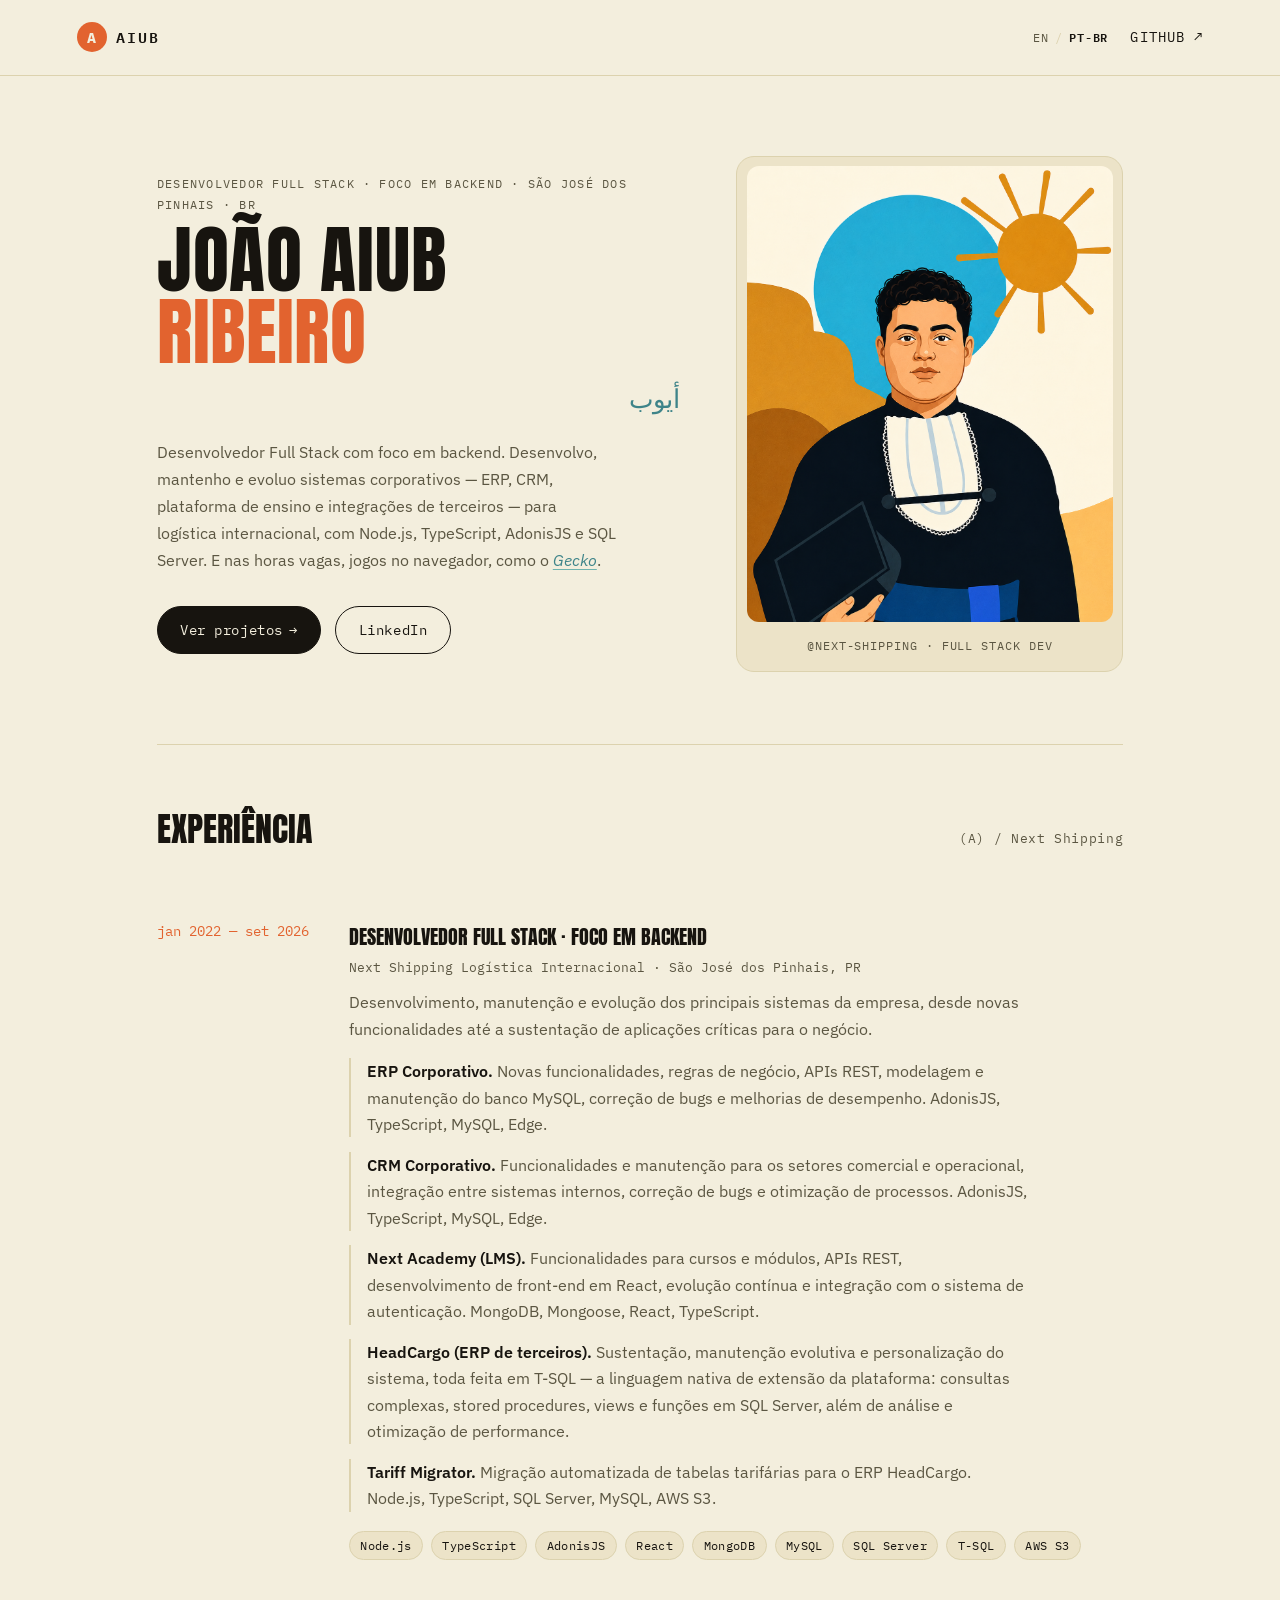
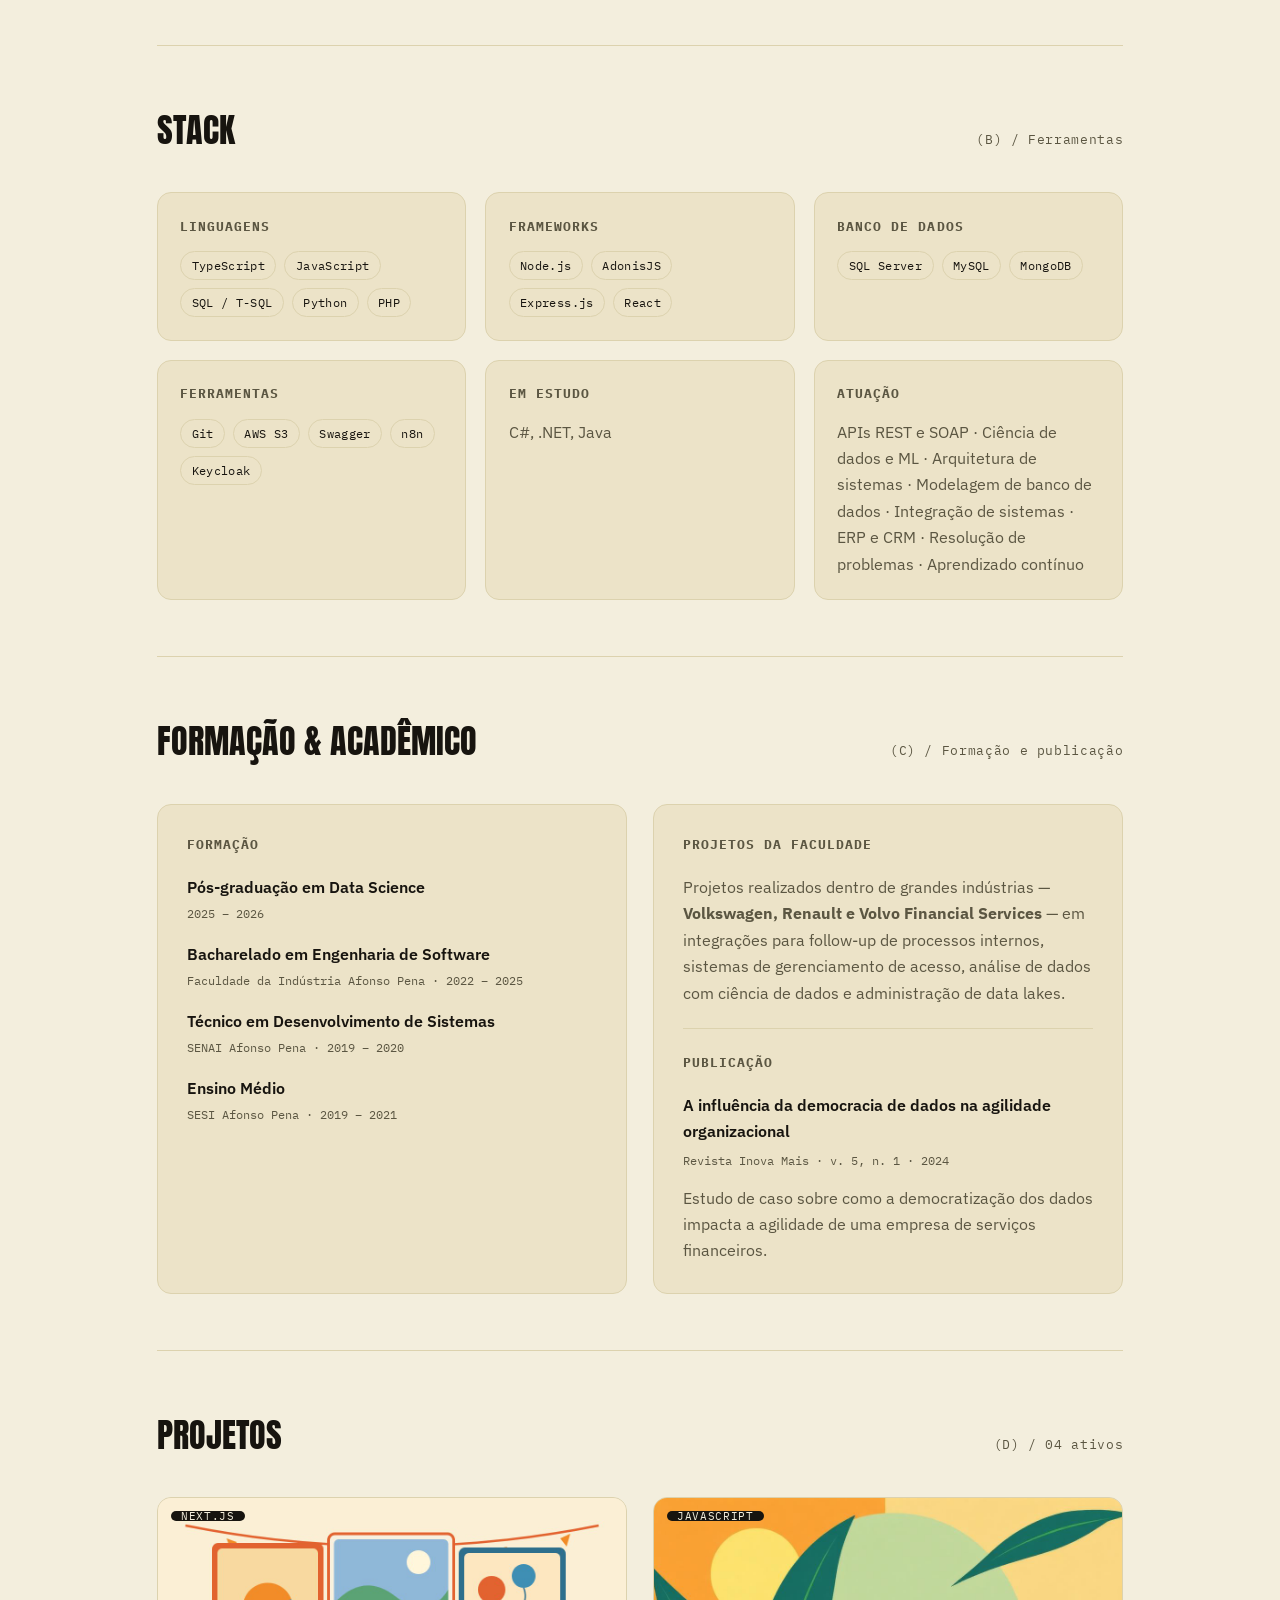
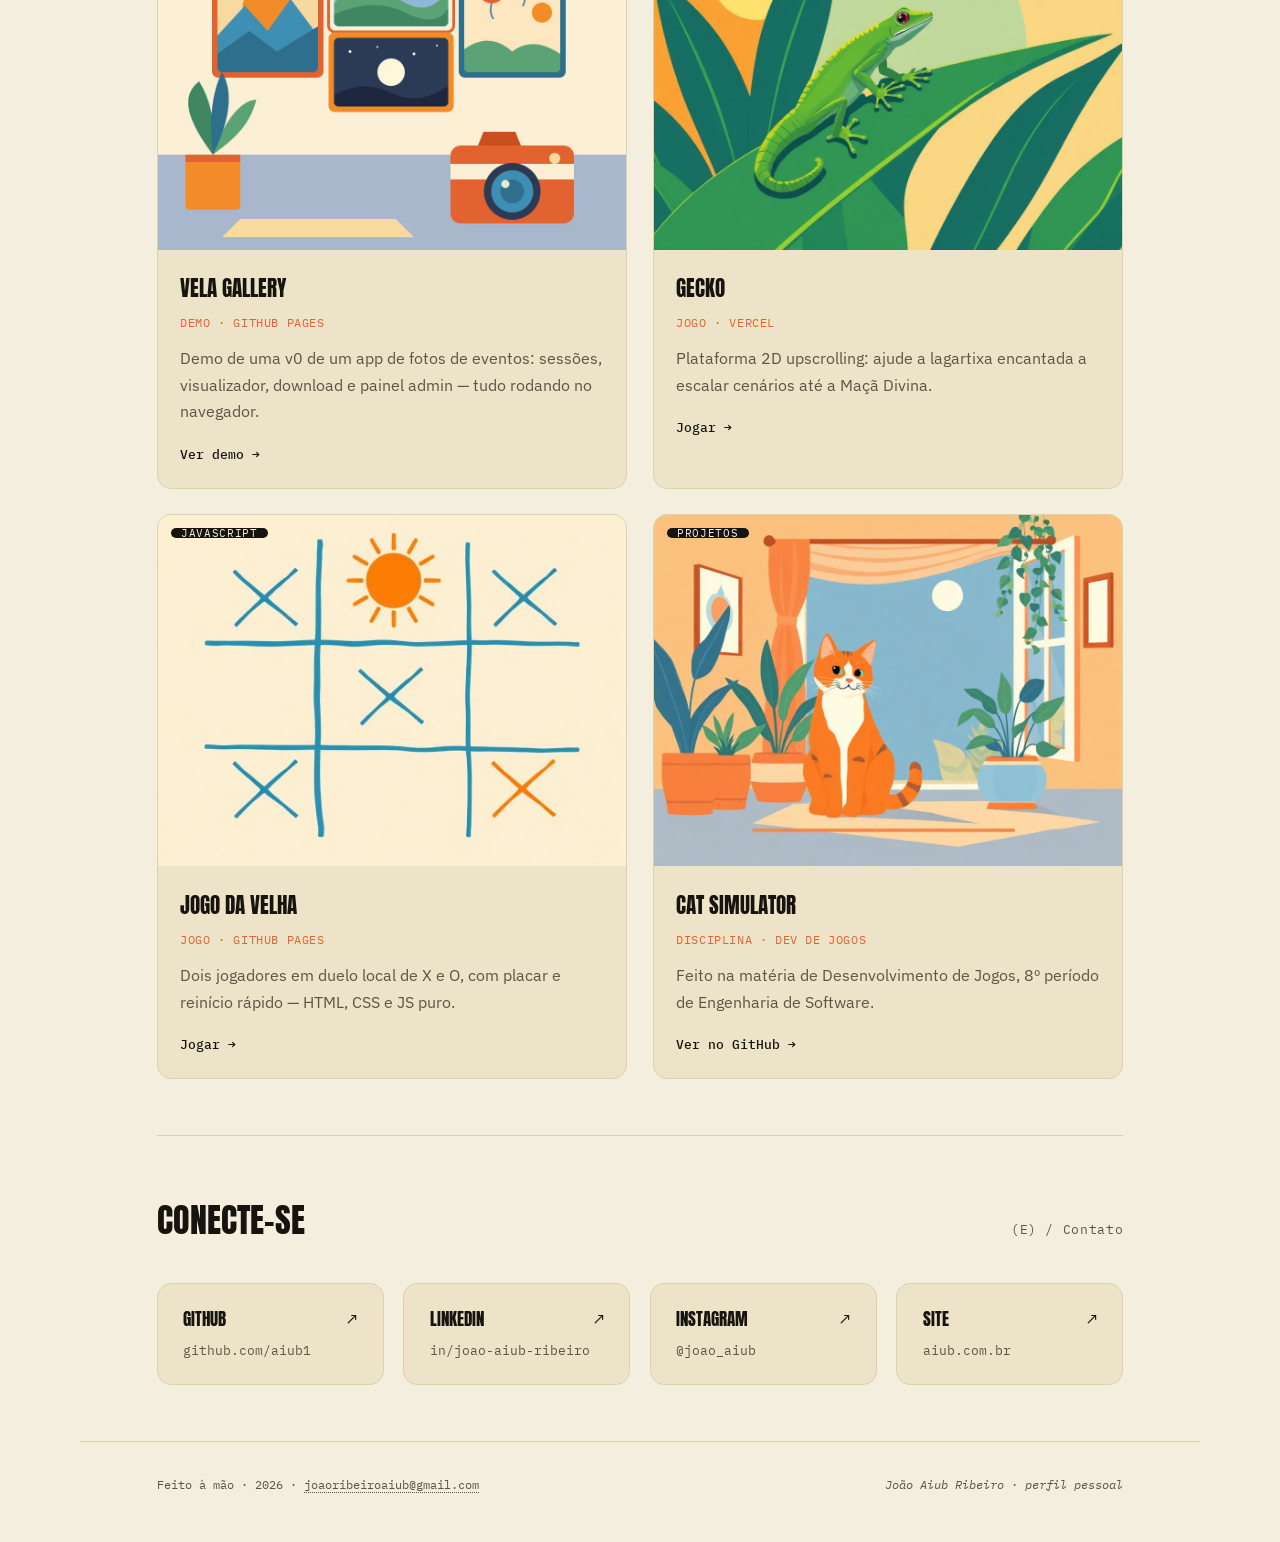
==== commit 42bc105e: "fix: arrow buttons" ====
--- a/pt.html
+++ b/pt.html
@@ -24,7 +24,7 @@
       <span class="lang-sep">/</span>
       <span class="lang-current">PT-BR</span>
     </div>
-    <a class="nav-link" href="https://github.com/aiub1" target="_blank" rel="noopener">GITHUB <span class="arrow">↗</span></a>
+    <a class="nav-link" href="https://github.com/aiub1" target="_blank" rel="noopener">GITHUB <span class="arrow">↗︎</span></a>
   </div>
 </header>
 
@@ -227,19 +227,19 @@
 
     <div class="grid-4">
       <a class="contact-card" href="https://github.com/aiub1" target="_blank" rel="noopener">
-        <span class="contact-title">GitHub<span class="arrow">↗</span></span>
+        <span class="contact-title">GitHub<span class="arrow">↗︎</span></span>
         <span class="contact-meta">github.com/aiub1</span>
       </a>
       <a class="contact-card" href="https://www.linkedin.com/in/joao-aiub-ribeiro-6a6522212/?locale=pt-BR" target="_blank" rel="noopener">
-        <span class="contact-title">LinkedIn<span class="arrow">↗</span></span>
+        <span class="contact-title">LinkedIn<span class="arrow">↗︎</span></span>
         <span class="contact-meta">in/joao-aiub-ribeiro</span>
       </a>
       <a class="contact-card" href="https://instagram.com/joao_aiub" target="_blank" rel="noopener">
-        <span class="contact-title">Instagram<span class="arrow">↗</span></span>
+        <span class="contact-title">Instagram<span class="arrow">↗︎</span></span>
         <span class="contact-meta">@joao_aiub</span>
       </a>
       <a class="contact-card" href="#top">
-        <span class="contact-title">Site<span class="arrow">↗</span></span>
+        <span class="contact-title">Site<span class="arrow">↗︎</span></span>
         <span class="contact-meta">aiub.com.br</span>
       </a>
     </div>
--- a/style.css
+++ b/style.css
@@ -29,7 +29,7 @@
 
 a { color: inherit; }
 
-.arrow { display: inline-block; transition: transform 0.15s ease; }
+.arrow { display: inline-block; font-variant-emoji: text; font-family: var(--font-mono); transition: transform 0.15s ease; }
 a:hover .arrow { transform: translateX(3px); }
 
 /* Nav */
@@ -276,8 +276,8 @@
 .work-list strong { color: var(--ink); font-weight: 600; }
 
 /* Grids */
-.grid-2 { display: grid; grid-template-columns: 1fr 1fr; gap: 1.6rem; }
-.grid-4 { display: grid; grid-template-columns: repeat(4, 1fr); gap: 1.2rem; }
+.grid-2 { display: grid; grid-template-columns: repeat(2, minmax(0, 1fr)); gap: 1.6rem; }
+.grid-4 { display: grid; grid-template-columns: repeat(4, minmax(0, 1fr)); gap: 1.2rem; }
 
 .stack-grid { display: grid; grid-template-columns: repeat(auto-fit, minmax(240px, 1fr)); gap: 1.2rem; }
 .stack-grid .card { padding: 1.4rem; }
@@ -312,7 +312,7 @@
 /* Projects */
 .projects-grid {
   display: grid;
-  grid-template-columns: repeat(auto-fit, minmax(280px, 1fr));
+  grid-template-columns: repeat(2, 1fr);
   gap: 1.6rem;
 }
 
@@ -407,7 +407,7 @@
   justify-content: space-between;
   align-items: center;
 }
-.contact-meta { font-family: var(--font-mono); font-size: 0.8rem; color: var(--ink-soft); }
+.contact-meta { font-family: var(--font-mono); font-size: 0.8rem; color: var(--ink-soft); overflow-wrap: anywhere; }
 
 /* Footer */
 .footer {
@@ -430,6 +430,12 @@
 @media (max-width: 860px) {
   .hero { grid-template-columns: 1fr; padding-top: 3rem; }
   .hero-figure { max-width: 380px; }
-  .grid-2, .grid-4 { grid-template-columns: 1fr 1fr; }
+  .grid-2, .grid-4 { grid-template-columns: repeat(2, minmax(0, 1fr)); }
   .timeline-item { grid-template-columns: 1fr; gap: 0.5rem; }
 }
+
+@media (max-width: 640px) {
+  .projects-grid { grid-template-columns: 1fr; }
+  .contact-card { padding: 1.1rem; }
+  .contact-meta { font-size: 0.72rem; }
+}
